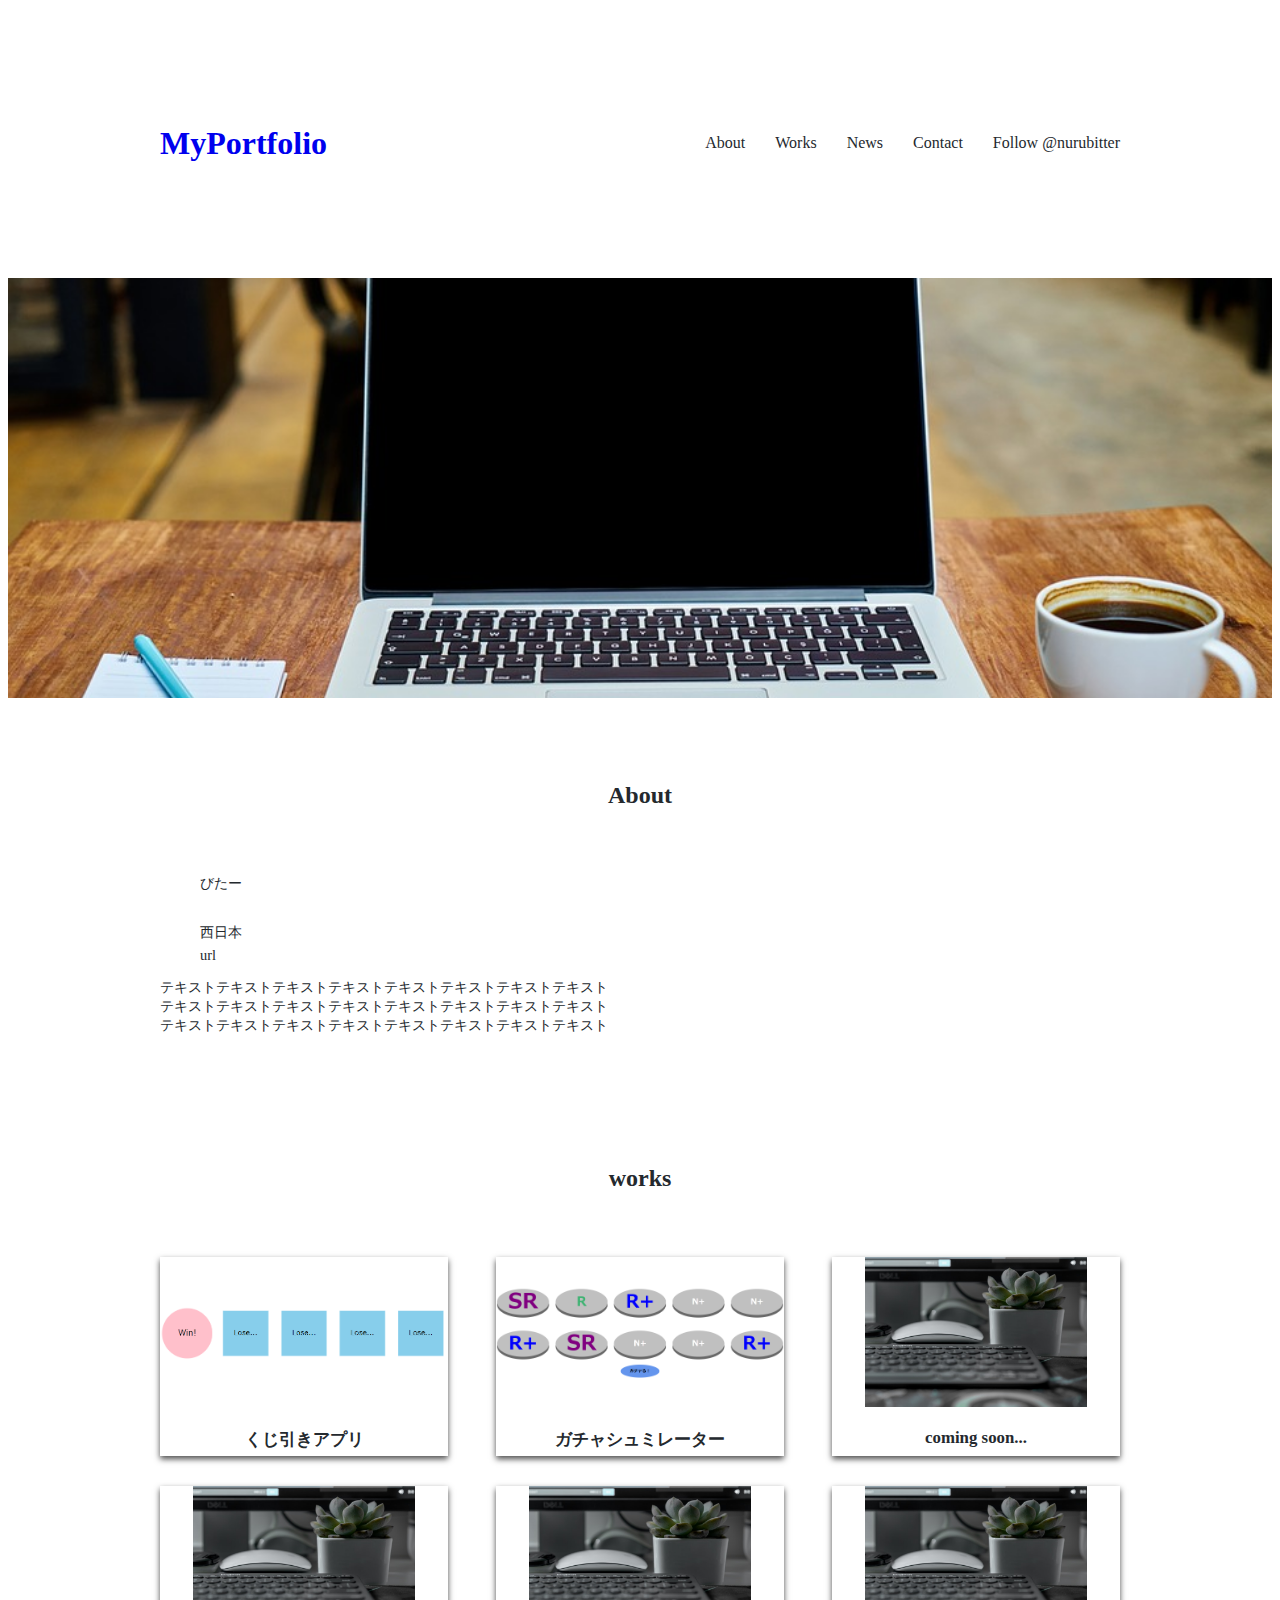
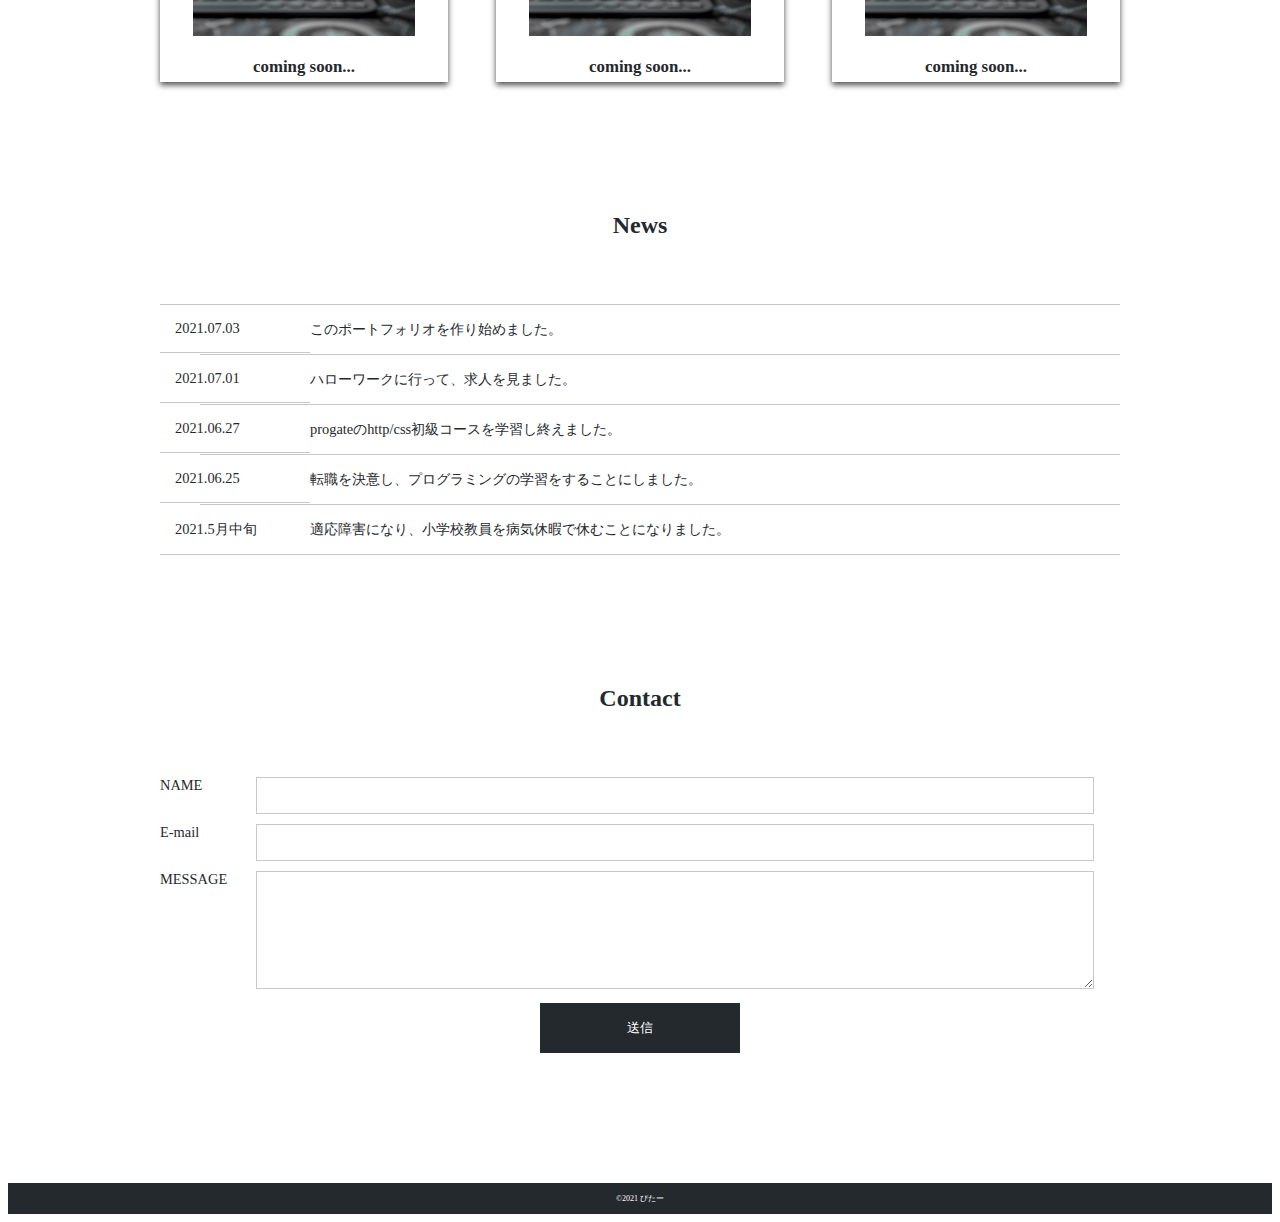
==== index.html @ 74513c78 "firstcomit" ====
<!DOCTYPE html>
<html lang="ja">
<head>
  <meta charset="UTF-8">
  <meta http-equiv="X-UA-Compatible" content="IE=edge">
  <meta name="viewport" content="width=device-width, initial-scale=1.0">
  <link rel="stylesheet" href="style.css">
  <title>My Portfolio</title>
</head>
<body>
  <!-----------------------------------------------------------
ヘッダー
-------------------------------------------------------------->
  <header id="header">
    <h1 class="site-title"><a href="index.html">MyPortfolio</a></h1>
    <nav>
      <ul>
        <li><a href="">About</a></li>
        <li><a href="">Works</a></li>
        <li><a href="">News</a></li>
        <li><a href="">Contact</a></li>
        <li><a href="https://twitter.com/nurubitter?ref_src=twsrc%5Etfw" class="twitter-follow-button" data-show-count="false">Follow @nurubitter</a>
          <script async src="https://platform.twitter.com/widgets.js" charset="utf-8"></script>
        </li>
      </ul>
    </nav>
  </header>

  <!---------------------------------------------------------
            メインビジュアル
  -------------------------------------------------------------->
  <main>
    <div id="mainvisual">
      <picture>
        <source media="(max-width: 600px)" srcset="img/mainvisual.jpg">
        <img src="img/mainvisual.jpg" alt="mainvisual">
      </picture>
    </div>
  </main>

  <!-----------------------------------------------------------
              About
    -------------------------------------------------------------->
  <section id="about" class="wrapper">
    <h2 class="sec-title">About</h2>
    <ul>
      <li>びたー</li>
      <li>西日本</li>
      <li></li>
      <li>url</li>
      <li></li>
    </ul>
    <p>テキストテキストテキストテキストテキストテキストテキストテキスト<br>
    テキストテキストテキストテキストテキストテキストテキストテキスト<br>
  テキストテキストテキストテキストテキストテキストテキストテキスト</p>
  </section>
  <!-----------------------------------------------------------
              Works
    -------------------------------------------------------------->
  <section id="works" class="wrapper">
    <h2 class="sec-title">works</h2>
    <div class="works-card-wrapper">
      <div class="works-card">
        <a href="works/works1/works1.html"><img src="img/works1.png" alt="works1"></a>
        <h3>くじ引きアプリ</h3>
      </div>
      <div class="works-card">
        <a href="works/works2/works2.html"><img src="img/works2.png" alt="works2"></a>
        <h3>ガチャシュミレーター</h3>
      </div>
      <div class="works-card">
        <a href="works/works3/works3.html"><img src="img/none.jpg" alt="works3"></a>
        <h3>coming soon...</h3>
      </div>
    </div>
    <div class="works-card-wrapper">

      <div class="works-card">
        <a href="works/works3/works3.html"><img src="img/none.jpg" alt="works3"></a>
        <h3>coming soon...</h3>
      </div>
      <div class="works-card">
        <a href="works/works3/works3.html"><img src="img/none.jpg" alt="works3"></a>
        <h3>coming soon...</h3>
      </div>
      <div class="works-card">
        <a href="works/works3/works3.html"><img src="img/none.jpg" alt="works3"></a>
        <h3>coming soon...</h3>
      </div>
    </div>
  </section>
  <!-----------------------------------------------------------
              News
    -------------------------------------------------------------->
  <section id="news" class="wrapper">
    <h2 class="sec-title">News</h2>
    <dl>
      <dt>2021.07.03</dt>
      <dd>このポートフォリオを作り始めました。</dd>
      <dt>2021.07.01</dt>
      <dd>ハローワークに行って、求人を見ました。</dd>
      <dt>2021.06.27</dt>
      <dd>progateのhttp/css初級コースを学習し終えました。</dd>
      <dt>2021.06.25</dt>
      <dd>転職を決意し、プログラミングの学習をすることにしました。</dd>
      <dt>2021.5月中旬</dt>
      <dd>適応障害になり、小学校教員を病気休暇で休むことになりました。</dd>
    </dl>
  </section>
  <!-----------------------------------------------------------
              Contact
    -------------------------------------------------------------->
  <form id="contact" class="wrapper">
    <h2 class="sec-title">Contact</h2>
    <div class="form">
      <form action="#" method="POST"></form>
      <dl>
        <dt><label for="name">NAME</label></dt>
        <dd><input type="text" id="name" name="your-name"></dd>
        <dt><label for="email">E-mail</label></dt>
        <dd><input type="email" id="email" name="your-email"></dd>
        <dt><label for="message">MESSAGE</label></dt>
        <dd><textarea id="message" name="message"></textarea></dd>
        <div class="button"><input type="submit" value="送信">
        </div>
      </dl>
    </div>
  </form>
  </section>
  <!-----------------------------------------------------------
            フッター
      -------------------------------------------------------------->
  <footer>
    <div class="footer">&copy;2021 びたー</div>

  </footer>

  <!-----------------------------------------------------------

        -------------------------------------------------------------->


  <!-----------------------------------------------------------

          -------------------------------------------------------------->

</body>
</html>
---- style.css ----
@charset "utf-8"

html {
  font-size: 100%;
}

body {
  color: #24292e;
}
a {
  text-decoration: none;
}

img {
  max-width: 100%;
}

li {
  list-style: none;
}

.wrapper {
  max-width: 960px;
  margin: 0 auto 130px auto;
  font-size: 0.9rem;
  padding: 0 4%;
}

.site-title {
  line-height: 1px;
}

.site-title a {
  display: block;
}

.sec-title {
  font-size: 1.5rem;
  text-align: center;
  margin-bottom: 65px;
}

/*----------------------------------------
     ヘッダー
-----------------------------------------*/
#header {
  max-width: 960px;
  display: flex;
  justify-content: space-between;
  align-items: center;
  height: 270px;
  margin: 0 auto;
  padding: 0 4%;
}

#header ul {
  display: flex;
  padding: 10px 0;
}
#header li {
  font-size: 1rem;
  margin-left: 30px;
}

#header li a {
  color: #24292e;
}

#header li a:hover {
  opacity: 0.7;
}

/*----------------------------------------
     メインビジュアル
-----------------------------------------*/
#mainvisual {
  margin-bottom: 80px;
}

#mainvisual img {
  width: 100%;
  max-width: 1920px;
  height: 420px;
  object-fit: cover;
}
/*----------------------------------------
     About
-----------------------------------------*/



#about li:first-child {
  margin-bottom: 30px;
}

#about li {
  margin-bottom: 5px;
}

#about p {
  text-align: justify;
}
/*----------------------------------------
     Works
-----------------------------------------*/
.works-card-wrapper {
  display: flex;
  justify-content: space-between;
}

.works-card-wrapper:last-child {
  margin-top: 30px;
}
.works-card {
width: 30%;
box-shadow: 0 3px 6px rgba(0, 0, 0, 0.7);
}

.works-card img {
  width: 100%;
  height: 150px;
 object-fit: scale-down;
}

.works-card img:hover {
  opacity: 0.9;
}

.works-card h3 {
  text-align: center;
  margin-bottom: 5px;
}
/*----------------------------------------
     News
-----------------------------------------*/
#news dl {
border-top: solid 1px #c8c8c8;
margin-bottom: 20px;

}

#news dt {
float: left;
clear: left;
width: 120px;
border-bottom: solid 1px #c8c8c8;
padding: 15px;
}

#news dd {
padding: 15px;
border-bottom: solid 1px #c8c8c8;
}

#contact dl {
  margin-bottom: 20px;
}





#contact dt {
width: 10%;
float: left;
}

#contact dd {
  width: 100%;
margin-bottom: 10px;
}

#contact dd input,
#contact dd textarea {
width: 85%;
border: solid 1px #c8c8c8;
padding: 10px;
}

#contact dd textarea {
  height: 6rem;
}

.button {
text-align: center;
}

.button input {
  width: 200px;
  background-color: #24292e;
  color: #fff;
  padding: 15px 0;
  border: solid 1px #24292e;
}

.button input:hover {
  background-color: #fff;
  color: #24292e;
}

footer {
  text-align: center;
  background-color: #24292e;
  color: #fff;
  font-size: 0.5rem;
  padding: 10px 20px;
}
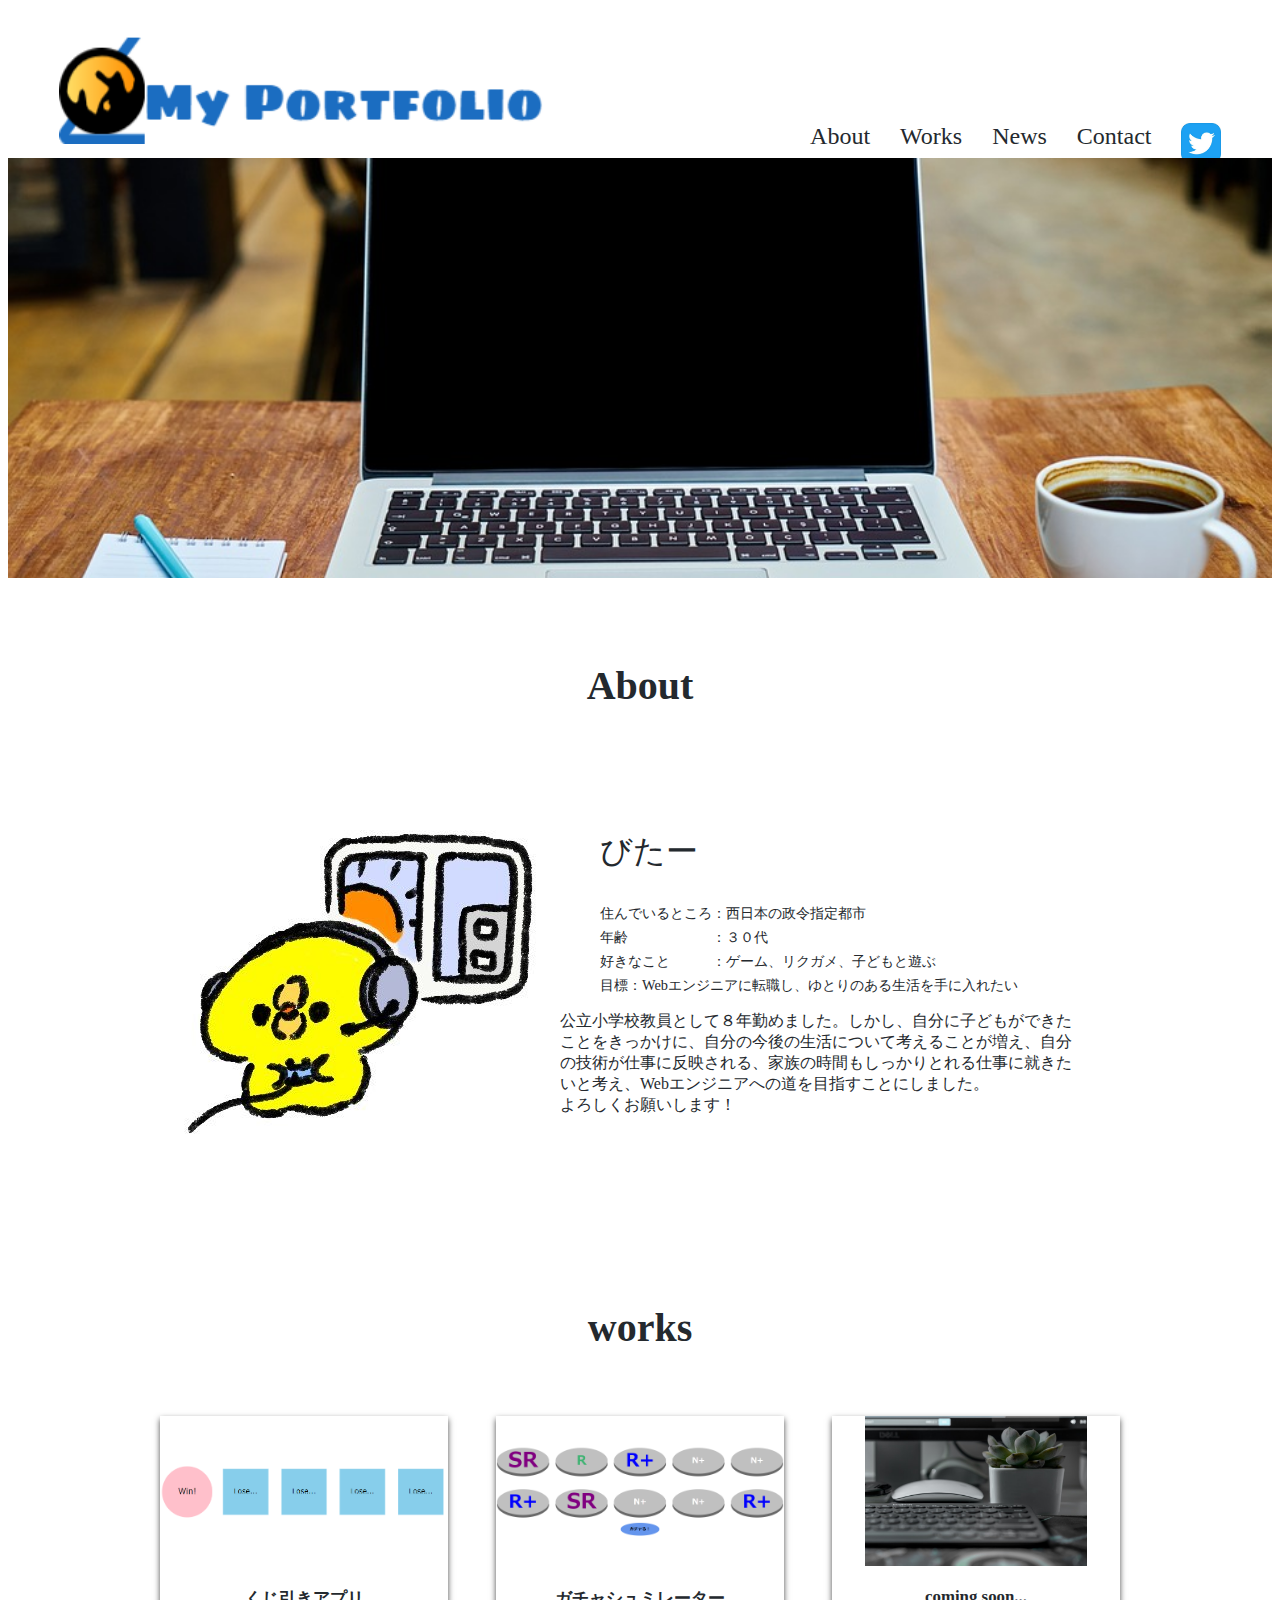
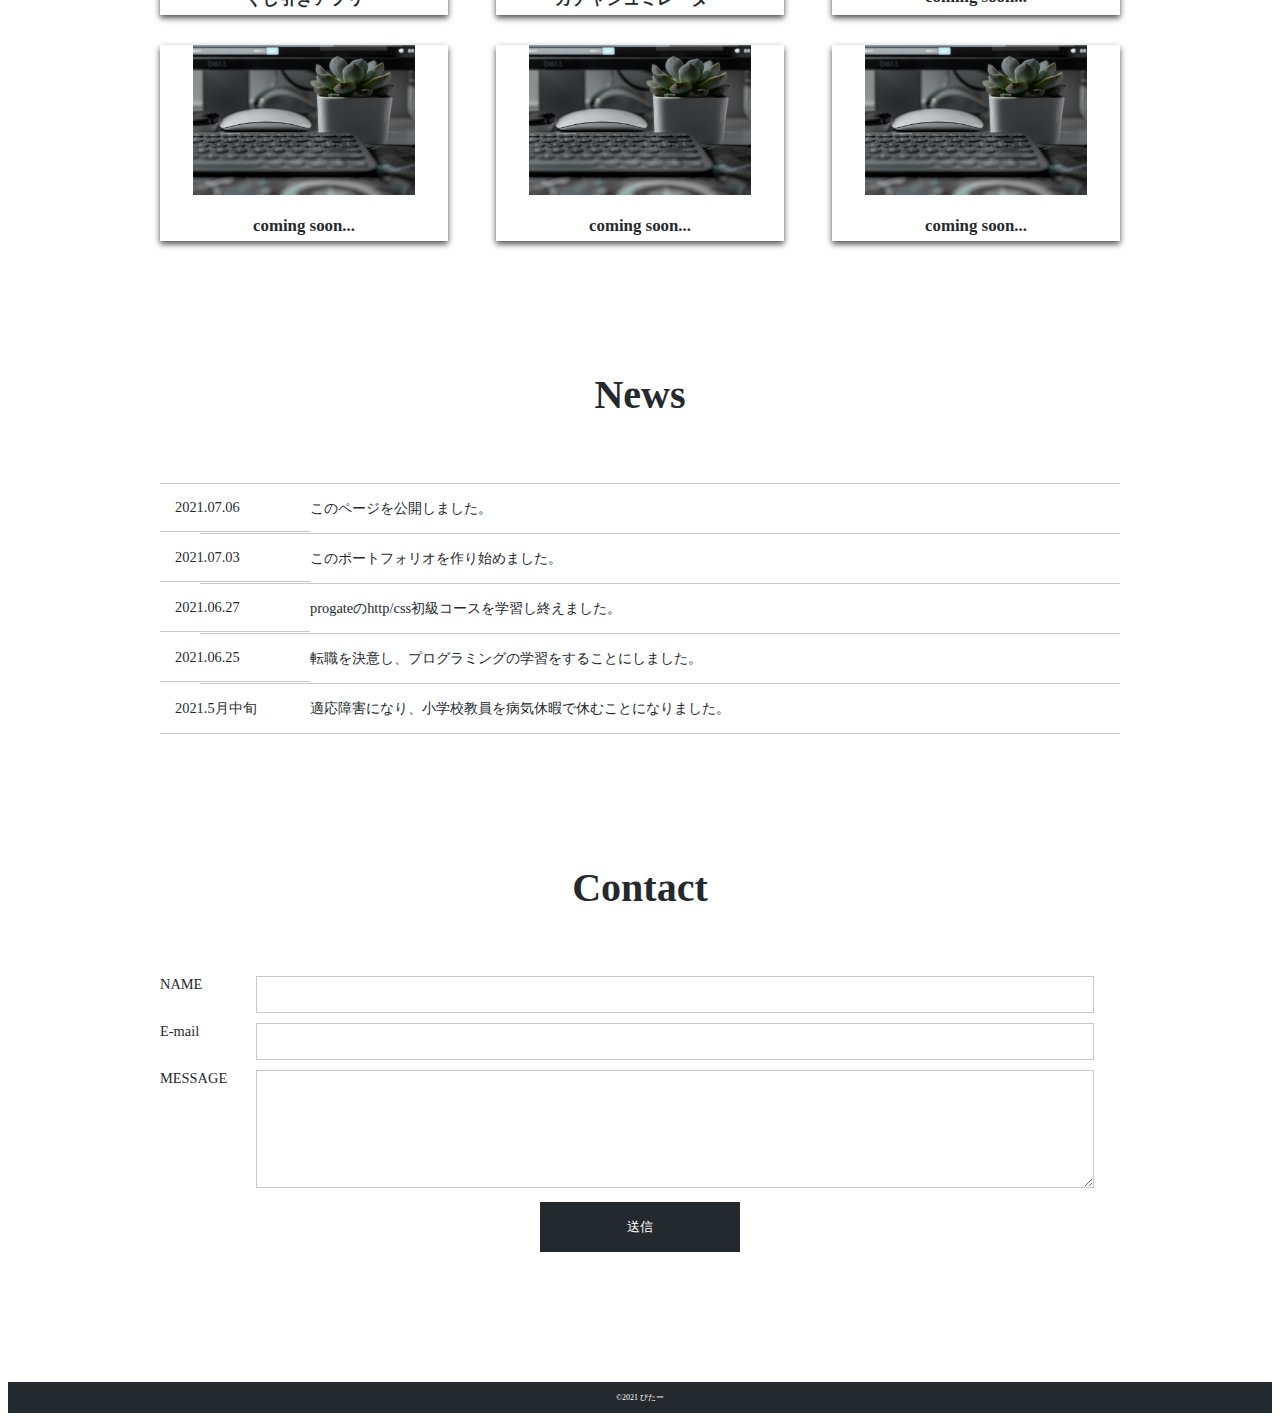
==== commit 086a1377: "0706調整" ====
--- a/index.html
+++ b/index.html
@@ -8,19 +8,18 @@
   <title>My Portfolio</title>
 </head>
 <body>
-  <!-----------------------------------------------------------
+  <!-------------------------------------------------------
 ヘッダー
 -------------------------------------------------------------->
   <header id="header">
-    <h1 class="site-title"><a href="index.html">MyPortfolio</a></h1>
+    <h1 class="site-title"><a href="index.html"><img src="img/title-logo.png" alt="title-logo"></a></h1>
     <nav>
       <ul>
-        <li><a href="">About</a></li>
-        <li><a href="">Works</a></li>
-        <li><a href="">News</a></li>
-        <li><a href="">Contact</a></li>
-        <li><a href="https://twitter.com/nurubitter?ref_src=twsrc%5Etfw" class="twitter-follow-button" data-show-count="false">Follow @nurubitter</a>
-          <script async src="https://platform.twitter.com/widgets.js" charset="utf-8"></script>
+        <li><a href="#a">About</a></li>
+        <li><a href="#b">Works</a></li>
+        <li><a href="#c">News</a></li>
+        <li><a href="#d">Contact</a></li>
+        <li><a href="https://twitter.com/nurubitter"><img src="img/twitter.jpg" alt="twitter"></a>
         </li>
       </ul>
     </nav>
@@ -42,23 +41,29 @@
               About
     -------------------------------------------------------------->
   <section id="about" class="wrapper">
-    <h2 class="sec-title">About</h2>
-    <ul>
-      <li>びたー</li>
-      <li>西日本</li>
-      <li></li>
-      <li>url</li>
-      <li></li>
-    </ul>
-    <p>テキストテキストテキストテキストテキストテキストテキストテキスト<br>
-    テキストテキストテキストテキストテキストテキストテキストテキスト<br>
-  テキストテキストテキストテキストテキストテキストテキストテキスト</p>
+    <h2 id="a" class="sec-title">About</h2>
+    <div class="profile"><img src="img/icon.jpg" alt="">
+      <nav>
+        <ul>
+          <li><span style="font-size: 32px;">びたー</span></li>
+          <li>住んでいるところ：西日本の政令指定都市</li>
+          <li>年齢　　　　　　：３０代</li>
+          <li>好きなこと　　　：ゲーム、リクガメ、子どもと遊ぶ</li>
+          <li>目標：Webエンジニアに転職し、ゆとりのある生活を手に入れたい</li>
+        </ul>
+        <p>公立小学校教員として８年勤めました。しかし、自分に子どもができた<br>
+           ことをきっかけに、自分の今後の生活について考えることが増え、自分<br>
+           の技術が仕事に反映される、家族の時間もしっかりとれる仕事に就きた<br>
+           いと考え、Webエンジニアへの道を目指すことにしました。<br>
+           よろしくお願いします！</p>
+      </nav>
+    </div>
   </section>
   <!-----------------------------------------------------------
               Works
     -------------------------------------------------------------->
   <section id="works" class="wrapper">
-    <h2 class="sec-title">works</h2>
+    <h2 id="b" class="sec-title">works</h2>
     <div class="works-card-wrapper">
       <div class="works-card">
         <a href="works/works1/works1.html"><img src="img/works1.png" alt="works1"></a>
@@ -93,12 +98,12 @@
               News
     -------------------------------------------------------------->
   <section id="news" class="wrapper">
-    <h2 class="sec-title">News</h2>
+    <h2 id="c" class="sec-title">News</h2>
     <dl>
+      <dt>2021.07.06</dt>
+      <dd>このページを公開しました。</dd>
       <dt>2021.07.03</dt>
       <dd>このポートフォリオを作り始めました。</dd>
-      <dt>2021.07.01</dt>
-      <dd>ハローワークに行って、求人を見ました。</dd>
       <dt>2021.06.27</dt>
       <dd>progateのhttp/css初級コースを学習し終えました。</dd>
       <dt>2021.06.25</dt>
@@ -111,7 +116,7 @@
               Contact
     -------------------------------------------------------------->
   <form id="contact" class="wrapper">
-    <h2 class="sec-title">Contact</h2>
+    <h2 id="d" class="sec-title">Contact</h2>
     <div class="form">
       <form action="#" method="POST"></form>
       <dl>
--- a/style.css
+++ b/style.css
@@ -9,6 +9,10 @@
 }
 a {
   text-decoration: none;
+}
+
+p {
+    font-size: 16px;
 }
 
 img {
@@ -32,10 +36,15 @@
 
 .site-title a {
   display: block;
+
+}
+
+.site-title img {
+  width: 500px;
 }
 
 .sec-title {
-  font-size: 1.5rem;
+  font-size: 2.5rem;
   text-align: center;
   margin-bottom: 65px;
 }
@@ -44,12 +53,12 @@
      ヘッダー
 -----------------------------------------*/
 #header {
-  max-width: 960px;
-  display: flex;
-  justify-content: space-between;
-  align-items: center;
-  height: 270px;
-  margin: 0 auto;
+  max-width: 1920px;
+  display: flex;
+justify-content: space-between;
+  height: 150px;
+  align-items: baseline;
+  margin-top: auto;
   padding: 0 4%;
 }
 
@@ -58,7 +67,7 @@
   padding: 10px 0;
 }
 #header li {
-  font-size: 1rem;
+  font-size: 1.5rem;
   margin-left: 30px;
 }
 
@@ -68,6 +77,10 @@
 
 #header li a:hover {
   opacity: 0.7;
+}
+
+#header li img {
+  width: 40px;
 }
 
 /*----------------------------------------
@@ -86,7 +99,10 @@
 /*----------------------------------------
      About
 -----------------------------------------*/
-
+#about .profile {
+  display: flex;
+  align-items: center;
+}
 
 
 #about li:first-child {
@@ -156,10 +172,9 @@
   margin-bottom: 20px;
 }
 
-
-
-
-
+/*----------------------------------------
+     Contact
+-----------------------------------------*/
 #contact dt {
 width: 10%;
 float: left;
